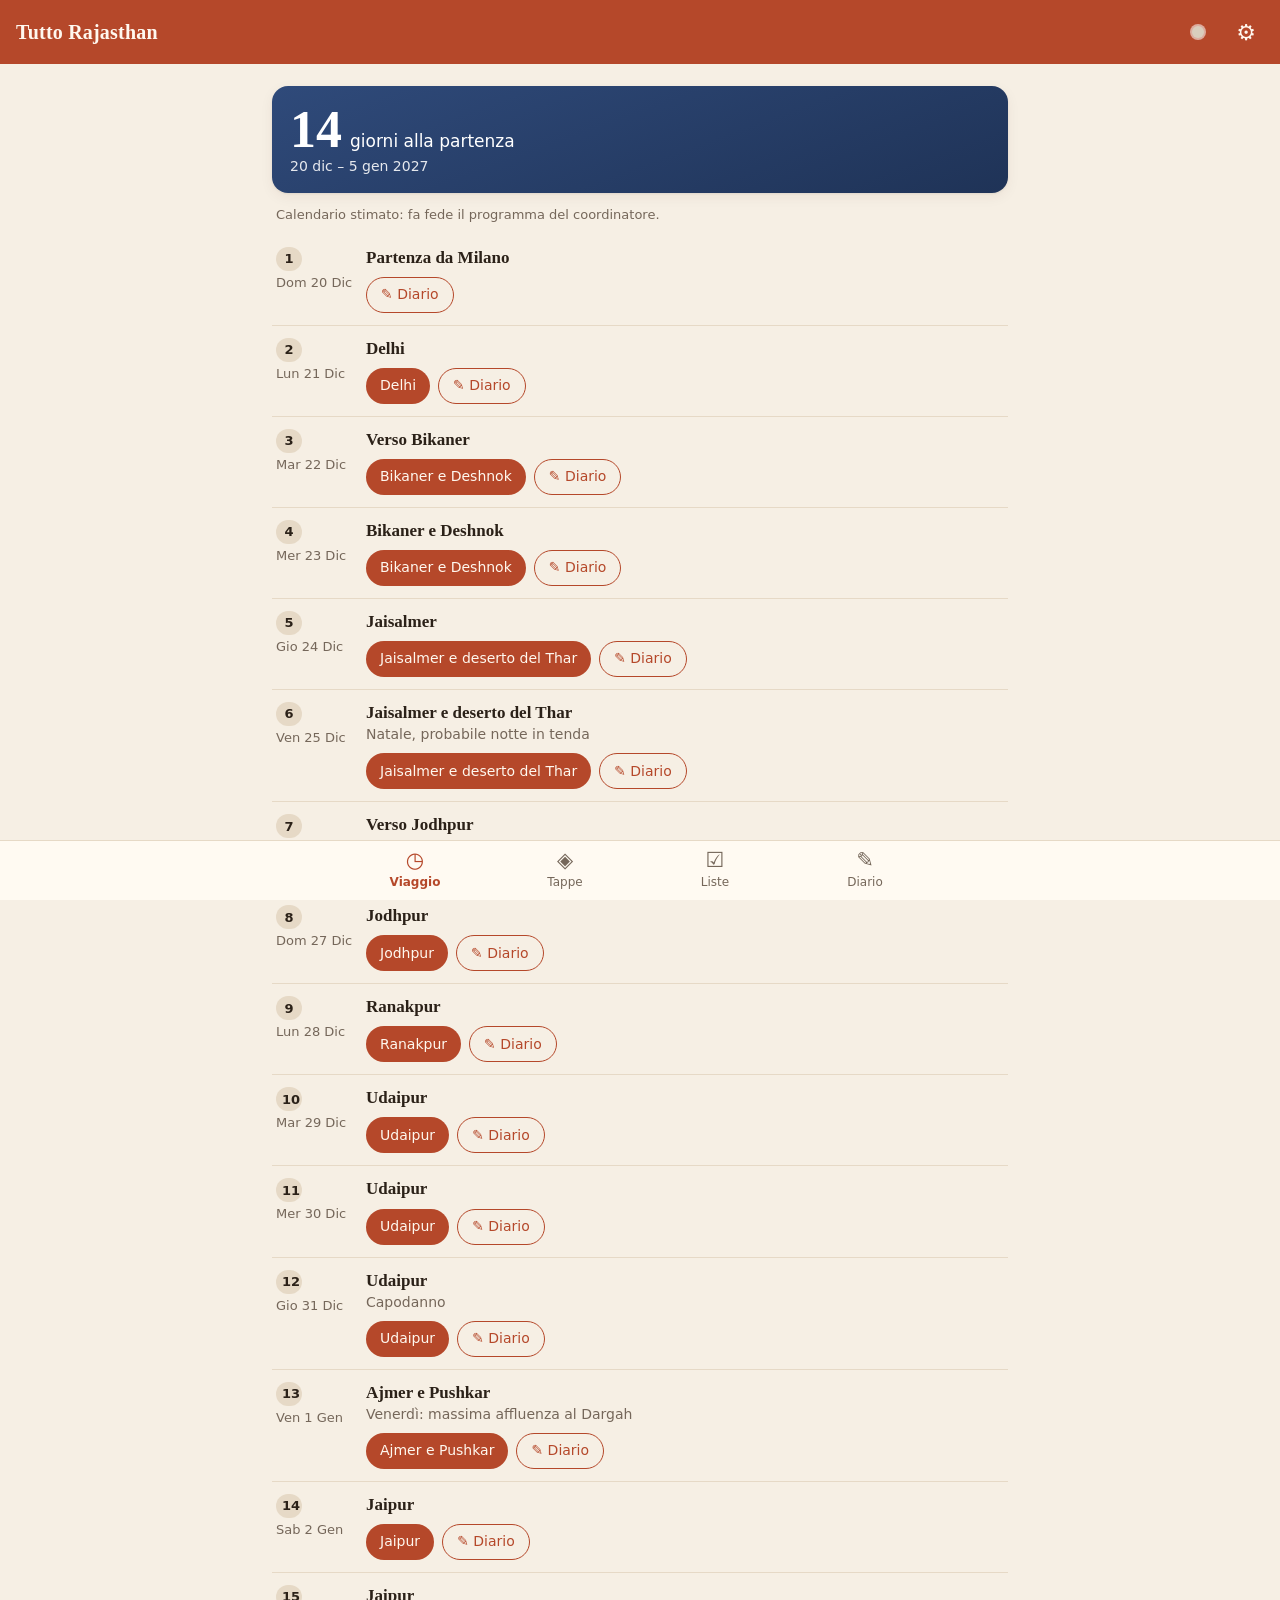
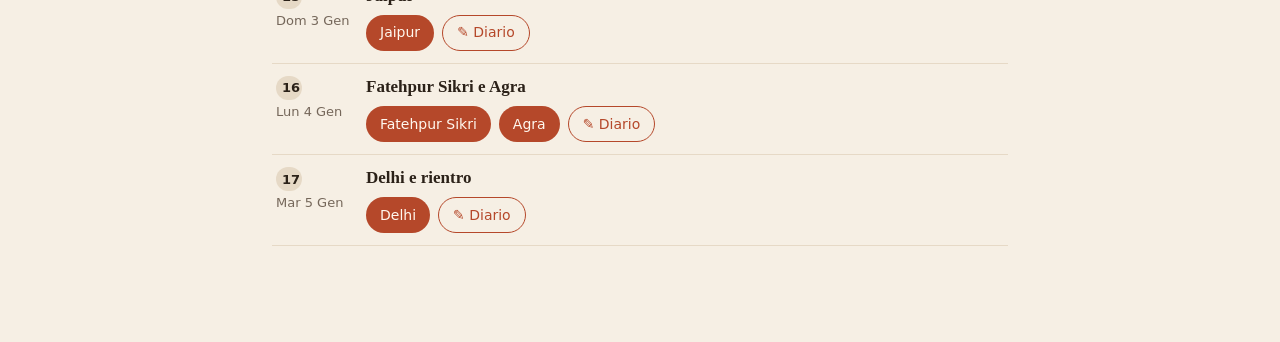
==== index.html @ e01591fc "Prima versione dell'app: contenuti comuni, liste, diario, sync e uso offline Co-Authored-By: Claude " ====
<!DOCTYPE html>
<html lang="it">
<head>
<meta charset="utf-8">
<meta name="viewport" content="width=device-width, initial-scale=1">
<meta name="theme-color" content="#b5482a">
<title>Tutto Rajasthan</title>
<link rel="manifest" href="manifest.webmanifest">
<link rel="icon" href="icons/icon-192.png">
<link rel="apple-touch-icon" href="icons/icon-192.png">
<link rel="stylesheet" href="app.css">
</head>
<body>
<header class="top">
  <button class="back" id="back" aria-label="Indietro" hidden>‹</button>
  <h1 id="titolo">Tutto Rajasthan</h1>
  <button class="stato" id="stato" aria-label="Stato della sincronizzazione"><span class="punto" id="punto"></span></button>
  <a class="ing" href="#impostazioni" aria-label="Impostazioni">⚙</a>
</header>

<div class="avviso" id="avvisoMemoria" hidden>La memoria del dispositivo non è disponibile: le modifiche non verranno salvate.</div>

<main id="vista" tabindex="-1"></main>

<nav class="tab" aria-label="Sezioni">
  <a href="#viaggio" data-tab="viaggio"><span class="ico">◷</span>Viaggio</a>
  <a href="#tappe" data-tab="tappe"><span class="ico">◈</span>Tappe</a>
  <a href="#liste" data-tab="liste"><span class="ico">☑</span>Liste</a>
  <a href="#diario" data-tab="diario"><span class="ico">✎</span>Diario</a>
</nav>

<dialog id="dlg">
  <form id="dlgForm" method="dialog"></form>
</dialog>

<script src="app.js"></script>
</body>
</html>
---- app.css ----
:root {
  --sabbia: #f6efe4;
  --carta: #fffaf2;
  --inchiostro: #2b2118;
  --tenue: #75675a;
  --linea: #e6d9c6;
  --terra: #b5482a;
  --terra-scura: #8f3219;
  --indaco: #2f4a7a;
  --verde: #4d7c4a;
  --ambra: #c98a1b;
  --rosso: #b3261e;
  --ombra: 0 1px 2px rgba(60, 40, 20, .08), 0 4px 14px rgba(60, 40, 20, .06);
  --serif: Georgia, "Iowan Old Style", "Times New Roman", serif;
  --sans: system-ui, -apple-system, "Segoe UI", Roboto, sans-serif;
}
@media (prefers-color-scheme: dark) {
  :root {
    --sabbia: #1b1612;
    --carta: #262019;
    --inchiostro: #f2e8da;
    --tenue: #b3a493;
    --linea: #3a3128;
    --terra: #e0764f;
    --terra-scura: #b5482a;
    --indaco: #8fb0e6;
    --verde: #86b983;
    --ambra: #e3ac45;
    --rosso: #f2867f;
    --ombra: 0 1px 2px rgba(0, 0, 0, .4);
  }
}
* { box-sizing: border-box; }
[hidden] { display: none !important; }
html { -webkit-text-size-adjust: 100%; }
body {
  margin: 0; background: var(--sabbia); color: var(--inchiostro);
  font: 16px/1.5 var(--sans);
  padding-bottom: calc(72px + env(safe-area-inset-bottom));
}
h1, h2, h3, p, ul, ol { margin: 0; }
ul, ol { padding: 0; list-style: none; }
a { color: inherit; text-decoration: none; }
button, input, textarea, select { font: inherit; color: inherit; }
button { cursor: pointer; }

/* Barra superiore */
.top {
  position: sticky; top: 0; z-index: 5; display: flex; align-items: center; gap: 4px;
  padding: 10px 12px; padding-top: calc(10px + env(safe-area-inset-top));
  background: var(--terra); color: #fff8ef;
}
.top h1 { flex: 1; font: 600 20px/1.2 var(--serif); letter-spacing: .01em; overflow: hidden; text-overflow: ellipsis; white-space: nowrap; padding-left: 4px; }
.top button, .top .ing { background: none; border: 0; color: inherit; min-width: 44px; height: 44px; display: grid; place-items: center; font-size: 22px; border-radius: 50%; }
.top .back { font-size: 34px; line-height: 1; padding-bottom: 5px; }
.punto { width: 12px; height: 12px; border-radius: 50%; background: #d9cdbd; box-shadow: 0 0 0 2px rgba(255, 255, 255, .55); }
.punto.verde { background: #7fd08a; }
.punto.ambra { background: #ffc857; }
.punto.rosso { background: #ff8a80; }
.punto.blu { background: #9cc4ff; animation: pulsa 1s infinite alternate; }
@keyframes pulsa { to { opacity: .35; } }
.avviso { background: var(--rosso); color: #fff; padding: 8px 14px; font-size: 14px; }

main { max-width: 760px; margin: 0 auto; padding: 14px 12px 24px; outline: none; }

/* Navigazione in basso */
.tab {
  position: fixed; left: 0; right: 0; bottom: 0; z-index: 5; display: flex;
  background: var(--carta); border-top: 1px solid var(--linea);
  padding-bottom: env(safe-area-inset-bottom);
}
.tab a { flex: 1; display: flex; flex-direction: column; align-items: center; gap: 1px; padding: 8px 4px 9px; font-size: 12px; color: var(--tenue); min-height: 56px; }
.tab .ico { font-size: 21px; line-height: 1.1; }
.tab a.qui { color: var(--terra); font-weight: 600; }

/* Carte */
.carta { display: block; background: var(--carta); border: 1px solid var(--linea); border-radius: 14px; padding: 14px 16px; margin-bottom: 12px; box-shadow: var(--ombra); }
.carta h2 { font: 600 18px/1.3 var(--serif); margin-bottom: 6px; }
.carta h3 { font: 600 16px/1.35 var(--sans); }
.carta.link:active { background: var(--sabbia); }
.riga { display: flex; align-items: baseline; justify-content: space-between; gap: 10px; }
.riga h2 { margin: 0; }
.temp { font-variant-numeric: tabular-nums; color: var(--indaco); font-weight: 600; white-space: nowrap; }
.tenue { color: var(--tenue); font-size: 14px; }
.pie { color: var(--tenue); font-size: 13px; padding: 6px 4px; }
.err { color: var(--rosso); font-size: 14px; margin: 6px 0; }
.intro { padding: 0 4px 10px; }
.vuoto { text-align: center; padding: 28px 16px; }

/* Testata */
.eroe { background: linear-gradient(160deg, var(--indaco), #1f3357); color: #fff; border-radius: 16px; padding: 18px 18px 16px; margin-bottom: 10px; box-shadow: var(--ombra); }
@media (prefers-color-scheme: dark) { .eroe { background: linear-gradient(160deg, #2f4a7a, #1a2a47); } }
.eroe p { opacity: .88; font-size: 14px; }
.conto { display: flex; align-items: baseline; gap: 8px; }
.conto b { font: 700 52px/1 var(--serif); }
.conto span { font-size: 17px; }
.eroe.piccolo .clima { font-size: 15px; margin: 6px 0 4px; }
.eroe.piccolo .clima b { font: 700 30px/1 var(--serif); margin-right: 2px; }
.eroe.piccolo .clima b + b, .eroe.piccolo .clima b:nth-of-type(2) { margin-left: 12px; }
.nota-stima { font-size: 13px; color: var(--tenue); padding: 2px 4px 10px; }

/* Itinerario */
.giorno { display: flex; gap: 12px; padding: 12px 4px; border-bottom: 1px solid var(--linea); }
.giorno .quando { width: 78px; flex: none; font-size: 13px; color: var(--tenue); text-transform: capitalize; line-height: 1.3; }
.n { display: inline-grid; place-items: center; min-width: 24px; height: 24px; padding: 0 6px; border-radius: 12px; background: var(--linea); color: var(--inchiostro); font: 600 13px/1 var(--sans); margin-right: 6px; }
.giorno .quando .n { display: grid; width: 26px; margin: 0 0 4px; }
.giorno h3 { font: 600 17px/1.3 var(--serif); }
.giorno.passato { opacity: .55; }
.giorno.oggi { background: var(--carta); border: 2px solid var(--terra); border-radius: 14px; padding: 12px 10px; margin: 6px 0; }
.giorno.oggi .n { background: var(--terra); color: #fff; }
.cosa { flex: 1; min-width: 0; }
.azioni { display: flex; flex-wrap: wrap; gap: 8px; margin-top: 8px; }
.azioni.larghe { margin: 12px 0 4px; }
.chip { display: inline-flex; align-items: center; min-height: 36px; padding: 6px 14px; border-radius: 18px; background: var(--terra); color: #fff8ef; font-size: 14px; font-weight: 500; }
.chip.chiaro { background: transparent; color: var(--terra); border: 1px solid var(--terra); }

/* Spunte */
.spunta { flex: none; width: 30px; height: 30px; border-radius: 9px; border: 2px solid var(--tenue); background: transparent; position: relative; margin-top: 1px; }
.spunta::before { content: ""; position: absolute; inset: -9px; }
.spunta.on { background: var(--verde); border-color: var(--verde); }
.spunta.on::after { content: ""; position: absolute; left: 9px; top: 3px; width: 7px; height: 14px; border: solid #fff; border-width: 0 3px 3px 0; transform: rotate(45deg); }
.segni li, .lista li { display: flex; gap: 12px; padding: 11px 0; border-top: 1px solid var(--linea); align-items: flex-start; }
.segni li:first-child, .lista li:first-child { border-top: 0; }
.segni p, .lista p { font-size: 15px; color: var(--tenue); margin-top: 2px; }
.punti li { padding: 8px 0 8px 18px; border-top: 1px solid var(--linea); position: relative; font-size: 15px; }
.punti li:first-child { border-top: 0; }
.punti li::before { content: ""; position: absolute; left: 2px; top: 17px; width: 7px; height: 7px; border-radius: 50%; background: var(--terra); }
.voci-testo li { padding: 11px 0; border-top: 1px solid var(--linea); }
.voci-testo li:first-child { border-top: 0; padding-top: 2px; }
.voci-testo p { font-size: 15px; color: var(--tenue); margin-top: 2px; }

/* Liste personali */
.sotto { display: flex; gap: 8px; overflow-x: auto; padding: 0 2px 12px; scrollbar-width: none; }
.sotto::-webkit-scrollbar { display: none; }
.sotto a { flex: none; padding: 8px 14px; border-radius: 18px; border: 1px solid var(--linea); background: var(--carta); font-size: 14px; white-space: nowrap; }
.sotto a.qui { background: var(--indaco); border-color: var(--indaco); color: #fff; font-weight: 600; }
@media (prefers-color-scheme: dark) { .sotto a.qui { color: #14100c; } }
.progresso { font-size: 13px; color: var(--tenue); padding: 0 4px 10px; }
.progresso span { display: block; height: 6px; border-radius: 3px; background: linear-gradient(90deg, var(--verde) var(--p), var(--linea) var(--p)); margin-bottom: 5px; }
.lista .corpo { flex: 1; min-width: 0; cursor: pointer; }
.lista li.fatto h3 { text-decoration: line-through; color: var(--tenue); font-weight: 500; }
.meta { margin-top: 5px; font-size: 13px; }
.quando-voce { color: var(--indaco); font-weight: 600; }
.quando-voce.scaduta { color: var(--rosso); }
.stato-voce { flex: none; border: 0; border-radius: 14px; padding: 6px 10px; font-size: 12px; font-weight: 600; min-height: 32px; background: var(--linea); }
.s-posseduto { background: color-mix(in srgb, var(--verde) 22%, transparent); color: var(--verde); }
.s-da-comprare { background: color-mix(in srgb, var(--terra) 20%, transparent); color: var(--terra); }
.s-da-decidere { background: color-mix(in srgb, var(--ambra) 24%, transparent); color: var(--ambra); }
@media (prefers-color-scheme: light) { .s-posseduto { color: #2f5e2d; } .s-da-comprare { color: var(--terra-scura); } .s-da-decidere { color: #7a5206; } }
.piu { width: 100%; min-height: 48px; border: 2px dashed var(--linea); border-radius: 14px; background: transparent; color: var(--terra); font-weight: 600; }

/* Diario */
.diario h2 { display: flex; align-items: center; text-transform: capitalize; margin-bottom: 0; }
.diario.oggi { border: 2px solid var(--terra); }
.diario.oggi .n { background: var(--terra); color: #fff; }
textarea, input, select {
  width: 100%; margin-top: 6px; padding: 10px 12px; border: 1px solid var(--linea); border-radius: 10px;
  background: var(--sabbia); color: var(--inchiostro); line-height: 1.5;
}
textarea { resize: vertical; min-height: 64px; display: block; }
textarea:focus, input:focus, select:focus { outline: 2px solid var(--indaco); outline-offset: 1px; }
label { display: block; font-size: 14px; color: var(--tenue); margin-top: 12px; }
label input, label textarea, label select { font-size: 16px; }

/* Pulsanti */
.btn { min-height: 44px; padding: 10px 18px; border-radius: 22px; border: 1px solid var(--terra); background: var(--terra); color: #fff8ef; font-weight: 600; margin-top: 0; }
.btn.chiaro { background: transparent; color: var(--terra); }
.btn.pericolo { background: transparent; color: var(--rosso); border-color: var(--rosso); margin-left: auto; }
.btn:disabled { opacity: .5; }
.btn.file { display: inline-grid; place-items: center; cursor: pointer; font-size: 16px; }

/* Finestra di modifica */
dialog { border: 0; border-radius: 16px; padding: 18px; width: min(520px, calc(100vw - 24px)); background: var(--carta); color: var(--inchiostro); box-shadow: 0 10px 40px rgba(0, 0, 0, .35); }
dialog::backdrop { background: rgba(20, 12, 6, .55); }
dialog h2 { font: 600 20px/1.3 var(--serif); }

@media (min-width: 700px) {
  body { font-size: 17px; }
  main { padding-top: 22px; }
  .tab { justify-content: center; }
  .tab a { flex: 0 0 150px; }
}
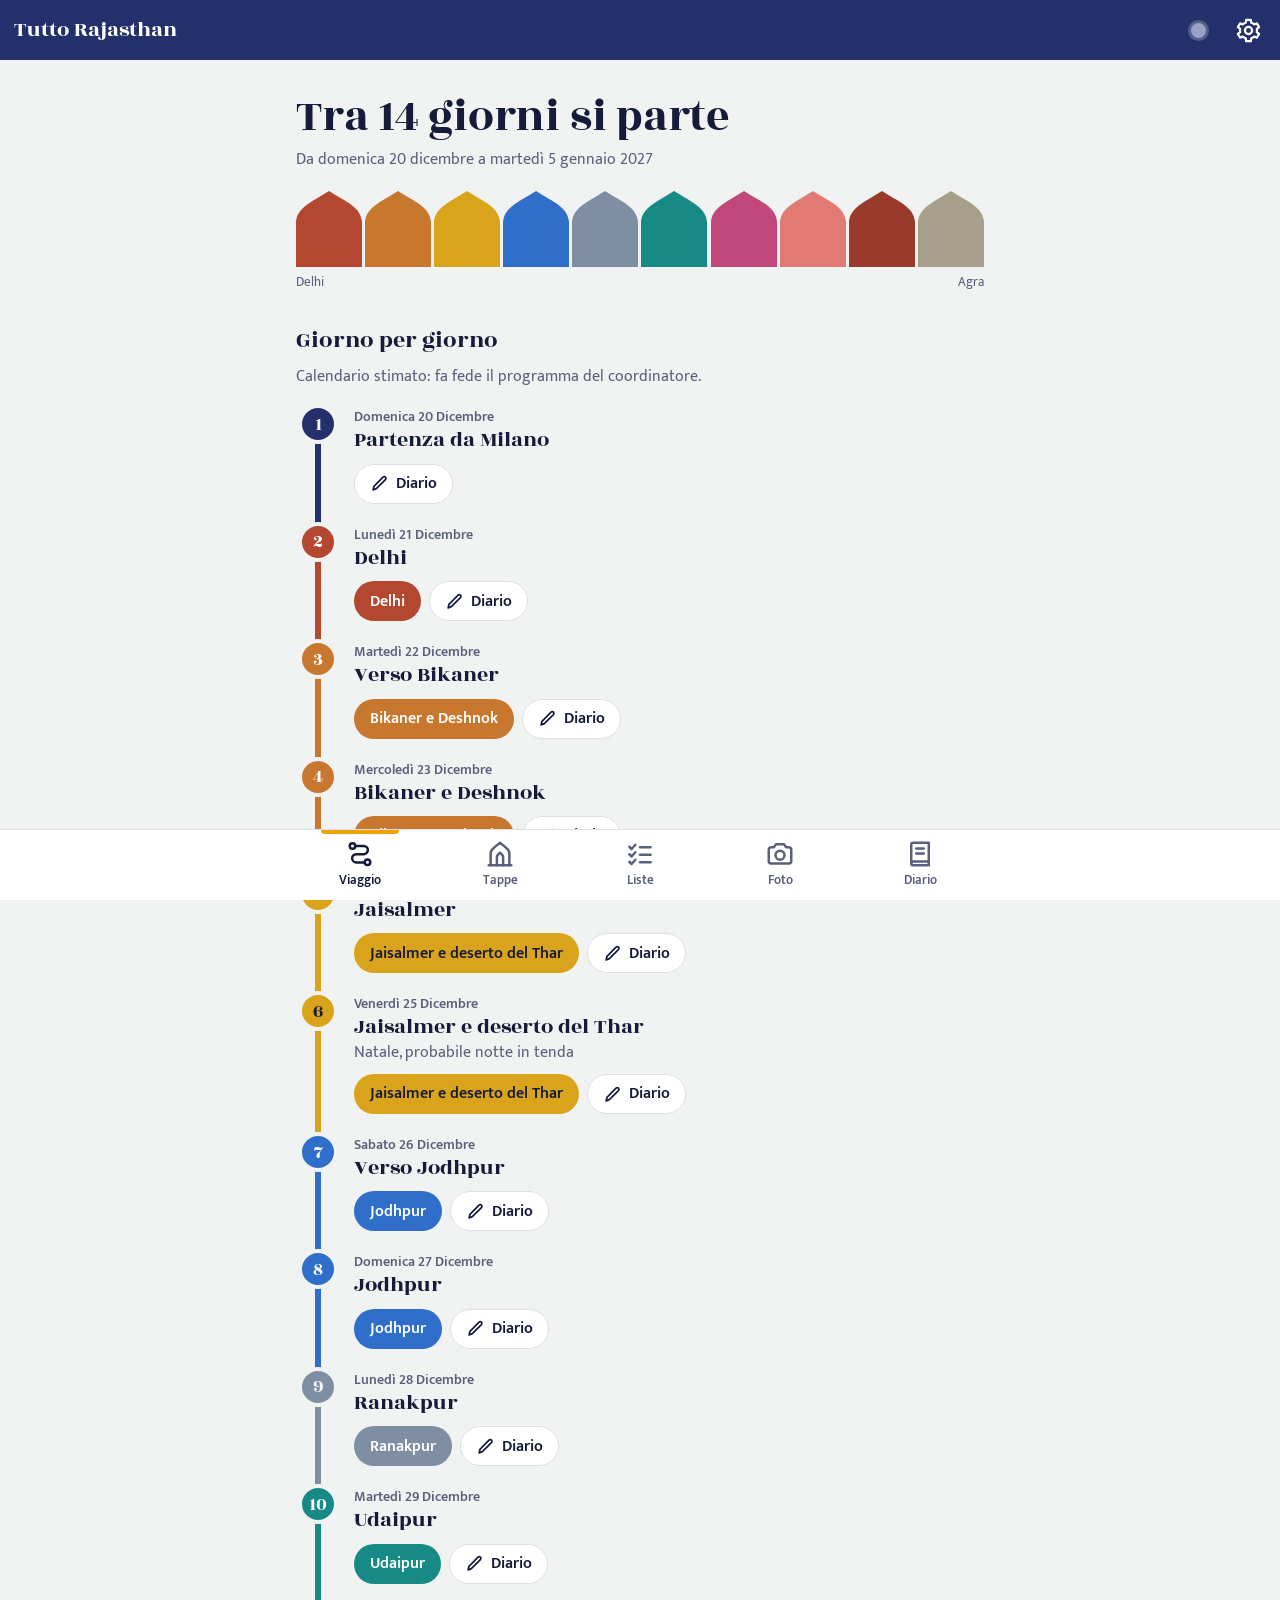
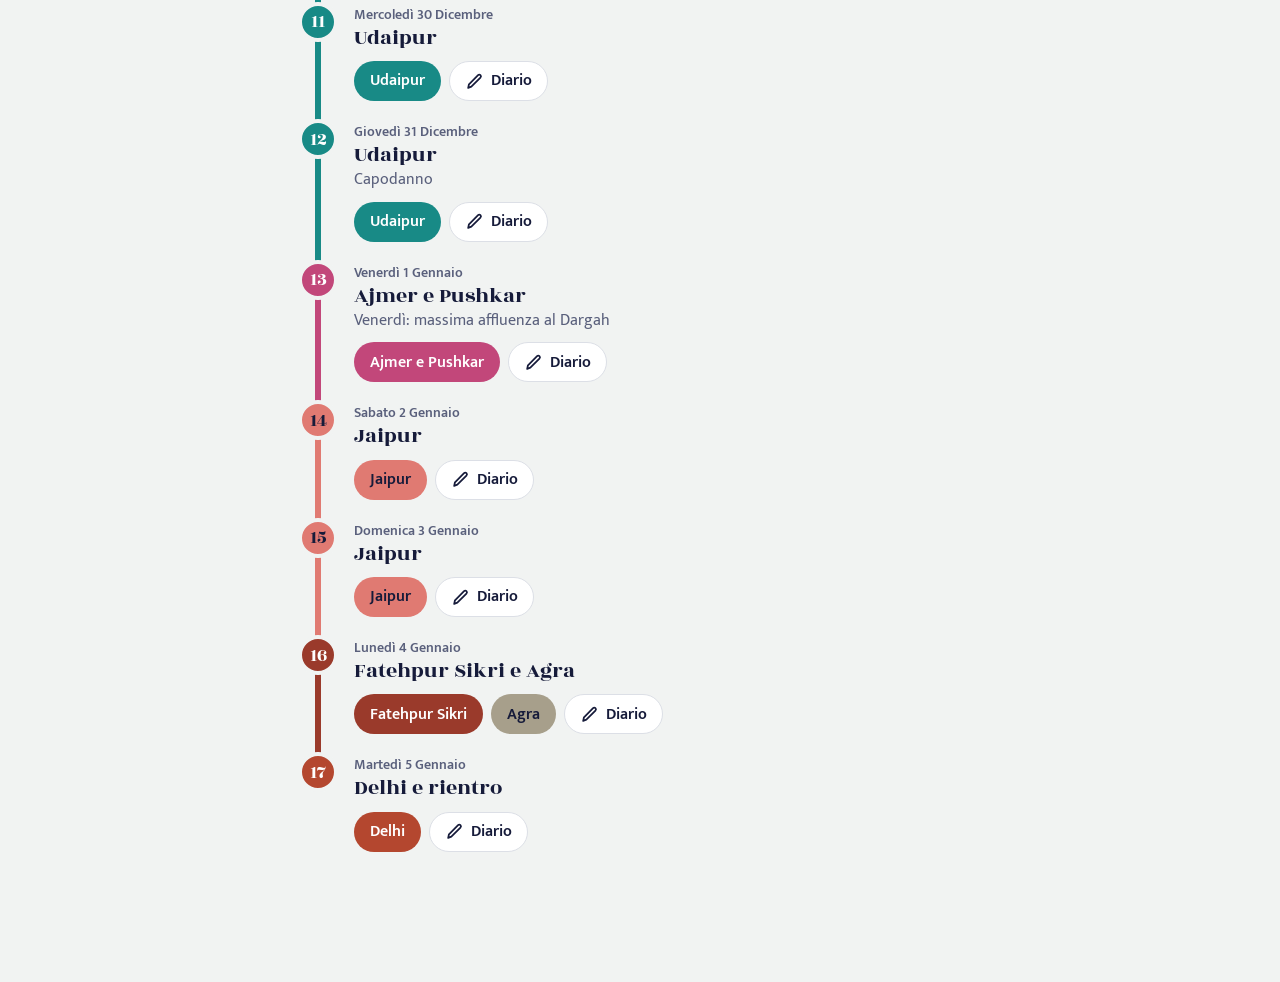
==== commit 7a129f46: "Nuova grafica, sezione Fotografia, meteo e orari del sole - Colore per ogni città, arco come segno r" ====
--- a/index.html
+++ b/index.html
@@ -3,19 +3,20 @@
 <head>
 <meta charset="utf-8">
 <meta name="viewport" content="width=device-width, initial-scale=1">
-<meta name="theme-color" content="#b5482a">
+<meta name="theme-color" content="#24306b">
 <title>Tutto Rajasthan</title>
 <link rel="manifest" href="manifest.webmanifest">
 <link rel="icon" href="icons/icon-192.png">
 <link rel="apple-touch-icon" href="icons/icon-192.png">
+<link rel="preload" href="font/rozha.woff2" as="font" type="font/woff2" crossorigin>
 <link rel="stylesheet" href="app.css">
 </head>
 <body>
 <header class="top">
-  <button class="back" id="back" aria-label="Indietro" hidden>‹</button>
+  <button class="back" id="back" aria-label="Indietro" hidden><svg viewBox="0 0 24 24" fill="none" stroke="currentColor" stroke-width="2.4" stroke-linecap="round" stroke-linejoin="round"><path d="M15 5l-7 7 7 7"/></svg></button>
   <h1 id="titolo">Tutto Rajasthan</h1>
   <button class="stato" id="stato" aria-label="Stato della sincronizzazione"><span class="punto" id="punto"></span></button>
-  <a class="ing" href="#impostazioni" aria-label="Impostazioni">⚙</a>
+  <a class="ing" href="#impostazioni" aria-label="Impostazioni"><svg viewBox="0 0 24 24" fill="none" stroke="currentColor" stroke-width="2" stroke-linecap="round" stroke-linejoin="round"><circle cx="12" cy="12" r="3.2"/><path d="M19.4 13.5a7.6 7.6 0 000-3l2-1.5-2-3.4-2.3 1a7.6 7.6 0 00-2.6-1.5L14 2.5h-4l-.5 2.6a7.6 7.6 0 00-2.6 1.5l-2.3-1-2 3.4 2 1.5a7.6 7.6 0 000 3l-2 1.5 2 3.4 2.3-1a7.6 7.6 0 002.6 1.5l.5 2.6h4l.5-2.6a7.6 7.6 0 002.6-1.5l2.3 1 2-3.4z"/></svg></a>
 </header>
 
 <div class="avviso" id="avvisoMemoria" hidden>La memoria del dispositivo non è disponibile: le modifiche non verranno salvate.</div>
@@ -23,10 +24,11 @@
 <main id="vista" tabindex="-1"></main>
 
 <nav class="tab" aria-label="Sezioni">
-  <a href="#viaggio" data-tab="viaggio"><span class="ico">◷</span>Viaggio</a>
-  <a href="#tappe" data-tab="tappe"><span class="ico">◈</span>Tappe</a>
-  <a href="#liste" data-tab="liste"><span class="ico">☑</span>Liste</a>
-  <a href="#diario" data-tab="diario"><span class="ico">✎</span>Diario</a>
+  <a href="#viaggio" data-tab="viaggio"><svg viewBox="0 0 24 24" fill="none" stroke="currentColor" stroke-width="2" stroke-linecap="round" stroke-linejoin="round"><circle cx="6" cy="5.5" r="2.2"/><circle cx="18" cy="18.5" r="2.2"/><path d="M8.2 5.5H15a3.3 3.3 0 010 6.6H9a3.3 3.3 0 000 6.6h6.8"/></svg>Viaggio</a>
+  <a href="#tappe" data-tab="tappe"><svg viewBox="0 0 24 24" fill="none" stroke="currentColor" stroke-width="2" stroke-linecap="round" stroke-linejoin="round"><path d="M4.5 21V11.5c0-3.4 3-4.6 7.5-8.5 4.5 3.9 7.5 5.1 7.5 8.5V21"/><path d="M9.5 21v-6.5c0-1.6 1.1-2.2 2.5-3.5 1.4 1.3 2.5 1.9 2.5 3.5V21"/><path d="M3 21h18"/></svg>Tappe</a>
+  <a href="#liste" data-tab="liste"><svg viewBox="0 0 24 24" fill="none" stroke="currentColor" stroke-width="2" stroke-linecap="round" stroke-linejoin="round"><path d="M3.5 6.2l1.8 1.8 3-3.4"/><path d="M3.5 12.2l1.8 1.8 3-3.4"/><path d="M3.5 18.2l1.8 1.8 3-3.4"/><path d="M12 6.5h8.5M12 12.5h8.5M12 18.5h8.5"/></svg>Liste</a>
+  <a href="#foto" data-tab="foto"><svg viewBox="0 0 24 24" fill="none" stroke="currentColor" stroke-width="2" stroke-linecap="round" stroke-linejoin="round"><path d="M3 8.5a2 2 0 012-2h2.2l1.6-2.3h6.4l1.6 2.3H19a2 2 0 012 2v9a2 2 0 01-2 2H5a2 2 0 01-2-2z"/><circle cx="12" cy="13" r="3.6"/></svg>Foto</a>
+  <a href="#diario" data-tab="diario"><svg viewBox="0 0 24 24" fill="none" stroke="currentColor" stroke-width="2" stroke-linecap="round" stroke-linejoin="round"><path d="M5 4.5A1.5 1.5 0 016.5 3H19v15H6.5A1.5 1.5 0 005 19.5z"/><path d="M5 19.5A1.5 1.5 0 006.5 21H19v-3"/><path d="M9 7.5h6M9 11.5h6"/></svg>Diario</a>
 </nav>
 
 <dialog id="dlg">
--- a/app.css
+++ b/app.css
@@ -1,182 +1,264 @@
+/* Tutto Rajasthan
+   Idea: ogni città ha il suo colore (la città blu, la città rosa, la città d'oro) e l'arco a punta
+   dei palazzi fa da segno ricorrente. Il resto resta quieto: calce, indaco, un accento calendula. */
+@font-face { font-family: "Rozha One"; src: url("font/rozha.woff2") format("woff2"); font-display: swap; }
+@font-face { font-family: "Mukta"; font-weight: 400; src: url("font/mukta-400.woff2") format("woff2"); font-display: swap; }
+@font-face { font-family: "Mukta"; font-weight: 600; src: url("font/mukta-600.woff2") format("woff2"); font-display: swap; }
+@font-face { font-family: "Mukta"; font-weight: 700; src: url("font/mukta-700.woff2") format("woff2"); font-display: swap; }
+
 :root {
-  --sabbia: #f6efe4;
-  --carta: #fffaf2;
-  --inchiostro: #2b2118;
-  --tenue: #75675a;
-  --linea: #e6d9c6;
-  --terra: #b5482a;
-  --terra-scura: #8f3219;
-  --indaco: #2f4a7a;
-  --verde: #4d7c4a;
-  --ambra: #c98a1b;
-  --rosso: #b3261e;
-  --ombra: 0 1px 2px rgba(60, 40, 20, .08), 0 4px 14px rgba(60, 40, 20, .06);
-  --serif: Georgia, "Iowan Old Style", "Times New Roman", serif;
-  --sans: system-ui, -apple-system, "Segoe UI", Roboto, sans-serif;
+  --calce: #f1f3f2;
+  --foglio: #ffffff;
+  --inchiostro: #161b3a;
+  --tenue: #5a607c;
+  --linea: #dcdfe6;
+  --indaco: #24306b;
+  --calendula: #f0a202;
+  --su-calendula: #2a1c00;
+  --robbia: #a8322b;
+  --foglia: #23795a;
+  --citta: #24306b;
+  --su-citta: #ffffff;
+  --display: "Rozha One", "Mukta", system-ui, sans-serif;
+  --testo: "Mukta", system-ui, -apple-system, "Segoe UI", Roboto, sans-serif;
+  --barra: 70px;
 }
 @media (prefers-color-scheme: dark) {
   :root {
-    --sabbia: #1b1612;
-    --carta: #262019;
-    --inchiostro: #f2e8da;
-    --tenue: #b3a493;
-    --linea: #3a3128;
-    --terra: #e0764f;
-    --terra-scura: #b5482a;
-    --indaco: #8fb0e6;
-    --verde: #86b983;
-    --ambra: #e3ac45;
-    --rosso: #f2867f;
-    --ombra: 0 1px 2px rgba(0, 0, 0, .4);
+    --calce: #0f1226;
+    --foglio: #191d3a;
+    --inchiostro: #eeece4;
+    --tenue: #a4a9c4;
+    --linea: #2c3158;
+    --indaco: #161a36;
+    --robbia: #f08a80;
+    --foglia: #7ccfa9;
   }
 }
 * { box-sizing: border-box; }
 [hidden] { display: none !important; }
 html { -webkit-text-size-adjust: 100%; }
 body {
-  margin: 0; background: var(--sabbia); color: var(--inchiostro);
-  font: 16px/1.5 var(--sans);
-  padding-bottom: calc(72px + env(safe-area-inset-bottom));
-}
-h1, h2, h3, p, ul, ol { margin: 0; }
+  margin: 0; background: var(--calce); color: var(--inchiostro);
+  font: 400 17px/1.5 var(--testo);
+  padding-bottom: calc(var(--barra) + env(safe-area-inset-bottom) + 12px);
+}
+h1, h2, h3, h4, p, ul, ol, dl, dd { margin: 0; }
 ul, ol { padding: 0; list-style: none; }
 a { color: inherit; text-decoration: none; }
 button, input, textarea, select { font: inherit; color: inherit; }
-button { cursor: pointer; }
-
-/* Barra superiore */
+button { cursor: pointer; -webkit-tap-highlight-color: transparent; }
+svg { display: block; }
+:focus-visible { outline: 3px solid var(--calendula); outline-offset: 2px; }
+
+/* ---------- Barra superiore ---------- */
 .top {
-  position: sticky; top: 0; z-index: 5; display: flex; align-items: center; gap: 4px;
-  padding: 10px 12px; padding-top: calc(10px + env(safe-area-inset-top));
-  background: var(--terra); color: #fff8ef;
-}
-.top h1 { flex: 1; font: 600 20px/1.2 var(--serif); letter-spacing: .01em; overflow: hidden; text-overflow: ellipsis; white-space: nowrap; padding-left: 4px; }
-.top button, .top .ing { background: none; border: 0; color: inherit; min-width: 44px; height: 44px; display: grid; place-items: center; font-size: 22px; border-radius: 50%; }
-.top .back { font-size: 34px; line-height: 1; padding-bottom: 5px; }
-.punto { width: 12px; height: 12px; border-radius: 50%; background: #d9cdbd; box-shadow: 0 0 0 2px rgba(255, 255, 255, .55); }
-.punto.verde { background: #7fd08a; }
-.punto.ambra { background: #ffc857; }
+  position: sticky; top: 0; z-index: 6; display: flex; align-items: center; gap: 2px;
+  min-height: 60px; padding: 6px 8px 6px 14px; padding-top: calc(6px + env(safe-area-inset-top));
+  background: var(--indaco); color: #fff;
+}
+.top h1 { flex: 1; min-width: 0; font: 400 22px/1.2 var(--display); overflow: hidden; text-overflow: ellipsis; white-space: nowrap; }
+.top button, .top .ing { background: none; border: 0; color: inherit; width: 48px; height: 48px; display: grid; place-items: center; border-radius: 50%; }
+.top svg { width: 27px; height: 27px; }
+.top .back { margin-left: -10px; }
+.top .back svg { width: 30px; height: 30px; }
+.punto { width: 15px; height: 15px; border-radius: 50%; background: #9aa1c4; box-shadow: 0 0 0 3px rgba(255, 255, 255, .22); }
+.punto.verde { background: #5fd39a; }
+.punto.ambra { background: var(--calendula); }
 .punto.rosso { background: #ff8a80; }
-.punto.blu { background: #9cc4ff; animation: pulsa 1s infinite alternate; }
-@keyframes pulsa { to { opacity: .35; } }
-.avviso { background: var(--rosso); color: #fff; padding: 8px 14px; font-size: 14px; }
-
-main { max-width: 760px; margin: 0 auto; padding: 14px 12px 24px; outline: none; }
-
-/* Navigazione in basso */
+.punto.blu { background: #9cc4ff; animation: pulsa .9s infinite alternate; }
+@keyframes pulsa { to { opacity: .3; } }
+@media (prefers-reduced-motion: reduce) { .punto.blu { animation: none; } }
+.avviso { background: var(--robbia); color: #fff; padding: 9px 14px; font-size: 15px; }
+
+main { max-width: 720px; margin: 0 auto; padding: 16px 16px 24px; outline: none; }
+
+/* ---------- Navigazione in basso ---------- */
 .tab {
-  position: fixed; left: 0; right: 0; bottom: 0; z-index: 5; display: flex;
-  background: var(--carta); border-top: 1px solid var(--linea);
+  position: fixed; left: 0; right: 0; bottom: 0; z-index: 6; display: flex; justify-content: center;
+  background: var(--foglio); border-top: 1px solid var(--linea);
   padding-bottom: env(safe-area-inset-bottom);
 }
-.tab a { flex: 1; display: flex; flex-direction: column; align-items: center; gap: 1px; padding: 8px 4px 9px; font-size: 12px; color: var(--tenue); min-height: 56px; }
-.tab .ico { font-size: 21px; line-height: 1.1; }
-.tab a.qui { color: var(--terra); font-weight: 600; }
-
-/* Carte */
-.carta { display: block; background: var(--carta); border: 1px solid var(--linea); border-radius: 14px; padding: 14px 16px; margin-bottom: 12px; box-shadow: var(--ombra); }
-.carta h2 { font: 600 18px/1.3 var(--serif); margin-bottom: 6px; }
-.carta h3 { font: 600 16px/1.35 var(--sans); }
-.carta.link:active { background: var(--sabbia); }
-.riga { display: flex; align-items: baseline; justify-content: space-between; gap: 10px; }
-.riga h2 { margin: 0; }
-.temp { font-variant-numeric: tabular-nums; color: var(--indaco); font-weight: 600; white-space: nowrap; }
-.tenue { color: var(--tenue); font-size: 14px; }
-.pie { color: var(--tenue); font-size: 13px; padding: 6px 4px; }
-.err { color: var(--rosso); font-size: 14px; margin: 6px 0; }
-.intro { padding: 0 4px 10px; }
-.vuoto { text-align: center; padding: 28px 16px; }
-
-/* Testata */
-.eroe { background: linear-gradient(160deg, var(--indaco), #1f3357); color: #fff; border-radius: 16px; padding: 18px 18px 16px; margin-bottom: 10px; box-shadow: var(--ombra); }
-@media (prefers-color-scheme: dark) { .eroe { background: linear-gradient(160deg, #2f4a7a, #1a2a47); } }
-.eroe p { opacity: .88; font-size: 14px; }
-.conto { display: flex; align-items: baseline; gap: 8px; }
-.conto b { font: 700 52px/1 var(--serif); }
-.conto span { font-size: 17px; }
-.eroe.piccolo .clima { font-size: 15px; margin: 6px 0 4px; }
-.eroe.piccolo .clima b { font: 700 30px/1 var(--serif); margin-right: 2px; }
-.eroe.piccolo .clima b + b, .eroe.piccolo .clima b:nth-of-type(2) { margin-left: 12px; }
-.nota-stima { font-size: 13px; color: var(--tenue); padding: 2px 4px 10px; }
-
-/* Itinerario */
-.giorno { display: flex; gap: 12px; padding: 12px 4px; border-bottom: 1px solid var(--linea); }
-.giorno .quando { width: 78px; flex: none; font-size: 13px; color: var(--tenue); text-transform: capitalize; line-height: 1.3; }
-.n { display: inline-grid; place-items: center; min-width: 24px; height: 24px; padding: 0 6px; border-radius: 12px; background: var(--linea); color: var(--inchiostro); font: 600 13px/1 var(--sans); margin-right: 6px; }
-.giorno .quando .n { display: grid; width: 26px; margin: 0 0 4px; }
-.giorno h3 { font: 600 17px/1.3 var(--serif); }
-.giorno.passato { opacity: .55; }
-.giorno.oggi { background: var(--carta); border: 2px solid var(--terra); border-radius: 14px; padding: 12px 10px; margin: 6px 0; }
-.giorno.oggi .n { background: var(--terra); color: #fff; }
-.cosa { flex: 1; min-width: 0; }
-.azioni { display: flex; flex-wrap: wrap; gap: 8px; margin-top: 8px; }
-.azioni.larghe { margin: 12px 0 4px; }
-.chip { display: inline-flex; align-items: center; min-height: 36px; padding: 6px 14px; border-radius: 18px; background: var(--terra); color: #fff8ef; font-size: 14px; font-weight: 500; }
-.chip.chiaro { background: transparent; color: var(--terra); border: 1px solid var(--terra); }
-
-/* Spunte */
-.spunta { flex: none; width: 30px; height: 30px; border-radius: 9px; border: 2px solid var(--tenue); background: transparent; position: relative; margin-top: 1px; }
-.spunta::before { content: ""; position: absolute; inset: -9px; }
-.spunta.on { background: var(--verde); border-color: var(--verde); }
-.spunta.on::after { content: ""; position: absolute; left: 9px; top: 3px; width: 7px; height: 14px; border: solid #fff; border-width: 0 3px 3px 0; transform: rotate(45deg); }
-.segni li, .lista li { display: flex; gap: 12px; padding: 11px 0; border-top: 1px solid var(--linea); align-items: flex-start; }
+.tab a {
+  flex: 1; max-width: 140px; min-height: var(--barra); display: flex; flex-direction: column; align-items: center; justify-content: center; gap: 2px;
+  font-size: 13px; font-weight: 600; color: var(--tenue); position: relative;
+}
+.tab svg { width: 30px; height: 30px; }
+.tab a.qui { color: var(--inchiostro); }
+.tab a.qui::before { content: ""; position: absolute; top: 0; left: 22%; right: 22%; height: 4px; border-radius: 0 0 4px 4px; background: var(--calendula); }
+
+/* ---------- Tipografia di pagina ---------- */
+.titolone { font: 400 clamp(34px, 9.5vw, 46px)/1.08 var(--display); letter-spacing: -.005em; text-wrap: balance; }
+.sez { font: 400 24px/1.2 var(--display); margin: 30px 0 10px; display: flex; align-items: center; gap: 10px; }
+.sez:first-child { margin-top: 4px; }
+.sez .arco { flex: none; }
+h3 { font: 600 18px/1.3 var(--testo); }
+.tenue { color: var(--tenue); font-size: 15.5px; }
+.piccolo { font-size: 14px; color: var(--tenue); }
+.err { color: var(--robbia); font-size: 15.5px; margin: 6px 0; }
+.pie { color: var(--tenue); font-size: 14px; margin-top: 26px; padding-top: 14px; border-top: 1px solid var(--linea); }
+.pie a { text-decoration: underline; }
+
+/* ---------- Pannelli (solo dove c'è qualcosa da toccare) ---------- */
+.pannello { background: var(--foglio); border-radius: 18px; padding: 4px 16px; margin-bottom: 14px; }
+.pannello.pieno { padding: 16px; }
+.pannello > h2 { font: 700 15px/1.3 var(--testo); color: var(--tenue); padding: 14px 0 4px; }
+.vuoto { text-align: center; padding: 34px 20px; }
+.vuoto .arco { margin: 0 auto 14px; opacity: .35; }
+
+/* ---------- Viaggio ---------- */
+.apertura { padding: 8px 0 4px; }
+.apertura .date { margin-top: 6px; }
+.nastro { display: flex; gap: 3px; margin: 20px 0 6px; }
+.nastro a { flex: 1; min-width: 0; display: block; }
+.nastro svg { width: 100%; height: auto; }
+.nastro-leg { display: flex; justify-content: space-between; font-size: 13px; color: var(--tenue); }
+.prossima { display: flex; gap: 14px; align-items: center; background: var(--calendula); color: var(--su-calendula); border-radius: 18px; padding: 14px 16px; margin: 20px 0 6px; }
+.prossima svg { flex: none; width: 30px; height: 30px; }
+.prossima b { display: block; font-weight: 700; line-height: 1.3; }
+.prossima span { font-size: 15px; }
+.oggi-meteo { display: flex; gap: 12px; align-items: center; margin-top: 16px; padding: 14px 16px; border-radius: 18px; background: var(--citta); color: var(--su-citta); }
+.oggi-meteo .gradi { font: 400 40px/1 var(--display); }
+
+.filo { position: relative; margin-top: 4px; }
+.filo li { position: relative; display: grid; grid-template-columns: 44px 1fr; gap: 0 14px; padding: 0 0 24px 0; }
+.filo li::before { content: ""; position: absolute; left: 22px; top: 0; bottom: 0; width: 6px; margin-left: -3px; background: var(--citta); }
+.filo li:first-child::before { top: 14px; border-radius: 3px 3px 0 0; }
+.filo li:last-child::before { bottom: auto; height: 14px; border-radius: 0 0 3px 3px; }
+.perla { position: relative; z-index: 1; justify-self: center; width: 40px; height: 40px; border-radius: 50%; display: grid; place-items: center; background: var(--citta); color: var(--su-citta); font: 400 19px/1 var(--display); border: 4px solid var(--calce); margin-top: -6px; }
+.filo .quando { display: block; font-size: 14px; font-weight: 600; color: var(--tenue); text-transform: capitalize; }
+.filo .cosa { min-width: 0; margin-top: -4px; }
+.filo h3 { font: 400 22px/1.2 var(--display); }
+.filo li.passato { opacity: .5; }
+.filo li.oggi .perla { box-shadow: 0 0 0 4px var(--calendula); }
+.filo li.oggi h3::after { content: "oggi"; font: 700 13px/1 var(--testo); background: var(--calendula); color: var(--su-calendula); padding: 4px 8px; border-radius: 10px; margin-left: 10px; vertical-align: 4px; }
+.azioni { display: flex; flex-wrap: wrap; gap: 8px; margin-top: 10px; }
+.azioni.larghe { margin: 16px 0 6px; }
+.chip { display: inline-flex; align-items: center; gap: 7px; min-height: 40px; padding: 7px 15px; border-radius: 20px; background: var(--foglio); border: 1.5px solid var(--linea); font-size: 15.5px; font-weight: 600; }
+.chip svg { width: 19px; height: 19px; }
+.chip.citta { background: var(--citta); color: var(--su-citta); border-color: transparent; }
+.chip.scritto { border-color: var(--foglia); color: var(--foglia); }
+
+/* ---------- Tappe ---------- */
+.tappe li a { display: grid; grid-template-columns: 54px 1fr auto; gap: 14px; align-items: center; padding: 12px 0; border-bottom: 1px solid var(--linea); }
+.tappe h3 { font: 400 22px/1.15 var(--display); }
+.tappe .gradi { font: 600 15.5px/1.2 var(--testo); color: var(--tenue); text-align: right; white-space: nowrap; }
+.tappe .gradi b { display: block; font: 400 22px/1 var(--display); color: var(--inchiostro); }
+.generali { display: flex; align-items: center; gap: 14px; background: var(--foglio); border-radius: 18px; padding: 14px 16px; margin-bottom: 8px; }
+.generali svg { flex: none; width: 30px; height: 30px; color: var(--indaco); }
+@media (prefers-color-scheme: dark) { .generali svg { color: var(--calendula); } }
+
+.fascia { margin: -16px -16px 0; padding: 22px 16px 20px; background: var(--citta); color: var(--su-citta); position: relative; overflow: hidden; }
+.fascia .titolone { position: relative; }
+.fascia p { position: relative; opacity: .92; }
+.fascia .sfondo { position: absolute; right: -30px; bottom: -64px; width: 210px; height: auto; opacity: .16; }
+.meteo { display: grid; gap: 0; background: var(--foglio); border-radius: 0 0 18px 18px; margin: 0 -16px; padding: 4px 16px; }
+.meteo > div { display: grid; grid-template-columns: 96px 1fr; gap: 10px; padding: 11px 0; border-top: 1px solid var(--linea); align-items: baseline; }
+.meteo > div:first-child { border-top: 0; }
+.meteo dt { font-size: 14px; font-weight: 600; color: var(--tenue); }
+.meteo b { font-weight: 700; }
+.previsioni { display: flex; gap: 8px; overflow-x: auto; padding-bottom: 2px; scrollbar-width: none; }
+.previsioni::-webkit-scrollbar { display: none; }
+.previsioni span { flex: none; min-width: 74px; text-align: center; border: 1.5px solid var(--linea); border-radius: 12px; padding: 6px 8px; font-size: 14px; line-height: 1.3; }
+.previsioni b { display: block; font-size: 16px; }
+
+.segni li, .lista li { display: flex; gap: 14px; padding: 13px 0; border-top: 1px solid var(--linea); align-items: flex-start; }
 .segni li:first-child, .lista li:first-child { border-top: 0; }
-.segni p, .lista p { font-size: 15px; color: var(--tenue); margin-top: 2px; }
-.punti li { padding: 8px 0 8px 18px; border-top: 1px solid var(--linea); position: relative; font-size: 15px; }
+.segni p, .lista p { font-size: 16px; color: var(--tenue); margin-top: 2px; }
+.spunta { flex: none; width: 34px; height: 34px; border-radius: 11px; border: 2.5px solid var(--tenue); background: transparent; position: relative; margin-top: 0; }
+.spunta::before { content: ""; position: absolute; inset: -8px; }
+.spunta.on { background: var(--foglia); border-color: var(--foglia); }
+.spunta.on::after { content: ""; position: absolute; left: 10px; top: 3px; width: 8px; height: 16px; border: solid #fff; border-width: 0 3.5px 3.5px 0; transform: rotate(45deg); }
+@media (prefers-color-scheme: dark) { .spunta.on::after { border-color: #0f1226; } }
+.punti li { padding: 10px 0 10px 22px; border-top: 1px solid var(--linea); position: relative; }
 .punti li:first-child { border-top: 0; }
-.punti li::before { content: ""; position: absolute; left: 2px; top: 17px; width: 7px; height: 7px; border-radius: 50%; background: var(--terra); }
-.voci-testo li { padding: 11px 0; border-top: 1px solid var(--linea); }
-.voci-testo li:first-child { border-top: 0; padding-top: 2px; }
-.voci-testo p { font-size: 15px; color: var(--tenue); margin-top: 2px; }
-
-/* Liste personali */
-.sotto { display: flex; gap: 8px; overflow-x: auto; padding: 0 2px 12px; scrollbar-width: none; }
+.punti li::before { content: ""; position: absolute; left: 2px; top: 20px; width: 9px; height: 9px; border-radius: 2px; background: var(--citta); transform: rotate(45deg); }
+.voci-testo li { padding: 13px 0; border-top: 1px solid var(--linea); }
+.voci-testo li:first-child { border-top: 0; }
+.voci-testo p { color: var(--tenue); margin-top: 2px; font-size: 16px; }
+.rimandi a { display: flex; justify-content: space-between; gap: 12px; align-items: center; padding: 13px 0; border-top: 1px solid var(--linea); }
+.rimandi a:first-child { border-top: 0; }
+.freccia { flex: none; width: 22px; height: 22px; color: var(--tenue); }
+
+/* ---------- Sotto-navigazione ---------- */
+.sotto { display: flex; gap: 8px; overflow-x: auto; margin: 0 -16px; padding: 0 16px 14px; scrollbar-width: none; }
 .sotto::-webkit-scrollbar { display: none; }
-.sotto a { flex: none; padding: 8px 14px; border-radius: 18px; border: 1px solid var(--linea); background: var(--carta); font-size: 14px; white-space: nowrap; }
-.sotto a.qui { background: var(--indaco); border-color: var(--indaco); color: #fff; font-weight: 600; }
-@media (prefers-color-scheme: dark) { .sotto a.qui { color: #14100c; } }
-.progresso { font-size: 13px; color: var(--tenue); padding: 0 4px 10px; }
-.progresso span { display: block; height: 6px; border-radius: 3px; background: linear-gradient(90deg, var(--verde) var(--p), var(--linea) var(--p)); margin-bottom: 5px; }
+.sotto a { flex: none; min-height: 42px; display: inline-flex; align-items: center; padding: 8px 16px; border-radius: 21px; border: 1.5px solid var(--linea); background: var(--foglio); font-size: 15.5px; font-weight: 600; white-space: nowrap; }
+.sotto a.qui { background: var(--inchiostro); border-color: var(--inchiostro); color: var(--calce); }
+
+/* ---------- Liste ---------- */
+.progresso { font-size: 14.5px; color: var(--tenue); padding: 0 2px 14px; }
+.progresso span { display: block; height: 8px; border-radius: 4px; background: linear-gradient(90deg, var(--foglia) var(--p), var(--linea) var(--p)); margin-bottom: 6px; }
 .lista .corpo { flex: 1; min-width: 0; cursor: pointer; }
-.lista li.fatto h3 { text-decoration: line-through; color: var(--tenue); font-weight: 500; }
-.meta { margin-top: 5px; font-size: 13px; }
-.quando-voce { color: var(--indaco); font-weight: 600; }
-.quando-voce.scaduta { color: var(--rosso); }
-.stato-voce { flex: none; border: 0; border-radius: 14px; padding: 6px 10px; font-size: 12px; font-weight: 600; min-height: 32px; background: var(--linea); }
-.s-posseduto { background: color-mix(in srgb, var(--verde) 22%, transparent); color: var(--verde); }
-.s-da-comprare { background: color-mix(in srgb, var(--terra) 20%, transparent); color: var(--terra); }
-.s-da-decidere { background: color-mix(in srgb, var(--ambra) 24%, transparent); color: var(--ambra); }
-@media (prefers-color-scheme: light) { .s-posseduto { color: #2f5e2d; } .s-da-comprare { color: var(--terra-scura); } .s-da-decidere { color: #7a5206; } }
-.piu { width: 100%; min-height: 48px; border: 2px dashed var(--linea); border-radius: 14px; background: transparent; color: var(--terra); font-weight: 600; }
-
-/* Diario */
-.diario h2 { display: flex; align-items: center; text-transform: capitalize; margin-bottom: 0; }
-.diario.oggi { border: 2px solid var(--terra); }
-.diario.oggi .n { background: var(--terra); color: #fff; }
+.lista li.fatto h3 { text-decoration: line-through; color: var(--tenue); font-weight: 400; }
+.meta { margin-top: 6px; font-size: 14.5px; font-weight: 600; }
+.quando-voce { color: var(--indaco); }
+@media (prefers-color-scheme: dark) { .quando-voce { color: #9cb0ff; } }
+.quando-voce.scaduta { color: var(--robbia); }
+.stato-voce { flex: none; border: 0; border-radius: 16px; padding: 7px 11px; font-size: 13px; font-weight: 700; min-height: 36px; background: var(--linea); }
+.s-posseduto { background: color-mix(in srgb, var(--foglia) 20%, transparent); color: var(--foglia); }
+.s-da-comprare { background: color-mix(in srgb, var(--robbia) 16%, transparent); color: var(--robbia); }
+.s-da-decidere { background: color-mix(in srgb, var(--calendula) 30%, transparent); color: #6d4a00; }
+@media (prefers-color-scheme: dark) { .s-da-decidere { color: var(--calendula); } }
+.piu { width: 100%; min-height: 52px; border: 2px dashed var(--tenue); border-radius: 18px; background: transparent; font-weight: 700; display: flex; align-items: center; justify-content: center; gap: 8px; }
+.piu svg { width: 22px; height: 22px; }
+
+/* ---------- Fotografia ---------- */
+.schede-foto li a { display: grid; grid-template-columns: 1fr auto; gap: 4px 12px; padding: 14px 0; border-top: 1px solid var(--linea); align-items: center; }
+.schede-foto li:first-child a { border-top: 0; }
+.schede-foto h3 { font: 400 21px/1.2 var(--display); }
+.schede-foto p { grid-column: 1; color: var(--tenue); font-size: 15.5px; }
+.schede-foto .freccia { grid-column: 2; grid-row: 1 / span 2; }
+.slot { display: inline-grid; place-items: center; min-width: 38px; height: 28px; padding: 0 8px; border-radius: 8px; background: var(--inchiostro); color: var(--calce); font: 700 14px/1 var(--testo); vertical-align: 2px; margin-right: 8px; }
+.intro-foto { font-size: 18px; line-height: 1.55; margin: 12px 0 4px; max-width: 62ch; }
+.imp li { padding: 12px 0; border-top: 1px solid var(--linea); display: grid; gap: 3px; }
+.imp li:first-child { border-top: 0; }
+.imp .k { font-size: 14px; font-weight: 600; color: var(--tenue); }
+.imp .v { font-weight: 700; font-size: 18px; line-height: 1.3; }
+.imp .w { color: var(--tenue); font-size: 15.5px; }
+.imp .percorso { font-size: 13.5px; color: var(--tenue); }
+.passi { counter-reset: p; }
+.passi li { counter-increment: p; display: grid; grid-template-columns: 38px 1fr; gap: 12px; padding: 13px 0; border-top: 1px solid var(--linea); }
+.passi li:first-child { border-top: 0; }
+.passi li::before { content: counter(p); font: 400 26px/1 var(--display); color: var(--calendula); text-align: center; padding-top: 2px; }
+.passi .w { color: var(--tenue); font-size: 15.5px; margin-top: 3px; }
+.errori li { padding: 10px 0 10px 26px; border-top: 1px solid var(--linea); position: relative; }
+.errori li:first-child { border-top: 0; }
+.errori li::before { content: "×"; position: absolute; left: 2px; top: 6px; font: 700 22px/1.3 var(--testo); color: var(--robbia); }
+.imp.base li { grid-template-columns: 34px 1fr; gap: 3px 14px; }
+.imp.base .spunta { grid-row: 1 / span 4; }
+.imp.base li.fatto .v { text-decoration: line-through; color: var(--tenue); }
+.coppie { display: grid; grid-template-columns: 1fr auto; gap: 0 14px; }
+.coppie > * { padding: 9px 0; border-top: 1px solid var(--linea); }
+.coppie > :nth-child(-n+2) { border-top: 0; }
+.coppie dt { color: var(--tenue); font-size: 15.5px; }
+.coppie dd { font-weight: 700; text-align: right; }
+
+/* ---------- Diario e campi ---------- */
+.giorno-d h2 { font: 400 21px/1.2 var(--display); text-transform: capitalize; display: flex; align-items: center; gap: 10px; padding: 0; color: var(--inchiostro); }
+.giorno-d .perla { width: 32px; height: 32px; font-size: 16px; border: 0; margin: 0; flex: none; }
+.giorno-d.oggi { box-shadow: 0 0 0 3px var(--calendula); }
 textarea, input, select {
-  width: 100%; margin-top: 6px; padding: 10px 12px; border: 1px solid var(--linea); border-radius: 10px;
-  background: var(--sabbia); color: var(--inchiostro); line-height: 1.5;
-}
-textarea { resize: vertical; min-height: 64px; display: block; }
-textarea:focus, input:focus, select:focus { outline: 2px solid var(--indaco); outline-offset: 1px; }
-label { display: block; font-size: 14px; color: var(--tenue); margin-top: 12px; }
-label input, label textarea, label select { font-size: 16px; }
-
-/* Pulsanti */
-.btn { min-height: 44px; padding: 10px 18px; border-radius: 22px; border: 1px solid var(--terra); background: var(--terra); color: #fff8ef; font-weight: 600; margin-top: 0; }
-.btn.chiaro { background: transparent; color: var(--terra); }
-.btn.pericolo { background: transparent; color: var(--rosso); border-color: var(--rosso); margin-left: auto; }
+  width: 100%; margin-top: 8px; padding: 12px 14px; border: 1.5px solid var(--linea); border-radius: 14px;
+  background: var(--calce); color: var(--inchiostro); line-height: 1.5; font-size: 17px;
+}
+textarea { resize: vertical; min-height: 76px; display: block; }
+textarea:focus, input:focus, select:focus { outline: 3px solid var(--calendula); outline-offset: 0; border-color: transparent; }
+label { display: block; font-size: 15px; font-weight: 600; color: var(--tenue); margin-top: 14px; }
+
+.btn { min-height: 48px; padding: 11px 20px; border-radius: 24px; border: 2px solid var(--inchiostro); background: var(--inchiostro); color: var(--calce); font-weight: 700; }
+.btn.chiaro { background: transparent; color: var(--inchiostro); }
+.btn.pericolo { background: transparent; color: var(--robbia); border-color: var(--robbia); margin-left: auto; }
 .btn:disabled { opacity: .5; }
-.btn.file { display: inline-grid; place-items: center; cursor: pointer; font-size: 16px; }
-
-/* Finestra di modifica */
-dialog { border: 0; border-radius: 16px; padding: 18px; width: min(520px, calc(100vw - 24px)); background: var(--carta); color: var(--inchiostro); box-shadow: 0 10px 40px rgba(0, 0, 0, .35); }
-dialog::backdrop { background: rgba(20, 12, 6, .55); }
-dialog h2 { font: 600 20px/1.3 var(--serif); }
-
-@media (min-width: 700px) {
-  body { font-size: 17px; }
-  main { padding-top: 22px; }
-  .tab { justify-content: center; }
-  .tab a { flex: 0 0 150px; }
-}
+.btn.file { display: inline-grid; place-items: center; cursor: pointer; font-size: 17px; margin: 0; }
+
+dialog { border: 0; border-radius: 22px; padding: 20px; width: min(540px, calc(100vw - 20px)); background: var(--foglio); color: var(--inchiostro); box-shadow: 0 16px 50px rgba(8, 10, 30, .45); }
+dialog::backdrop { background: rgba(10, 12, 34, .6); }
+dialog h2 { font: 400 26px/1.2 var(--display); }
+
+@media (min-width: 752px) {
+  main { padding-top: 24px; }
+  .fascia { margin: 0; border-radius: 18px 18px 0 0; }
+  .meteo { margin: 0; }
+  .sotto { margin: 0; padding-left: 0; padding-right: 0; }
+}
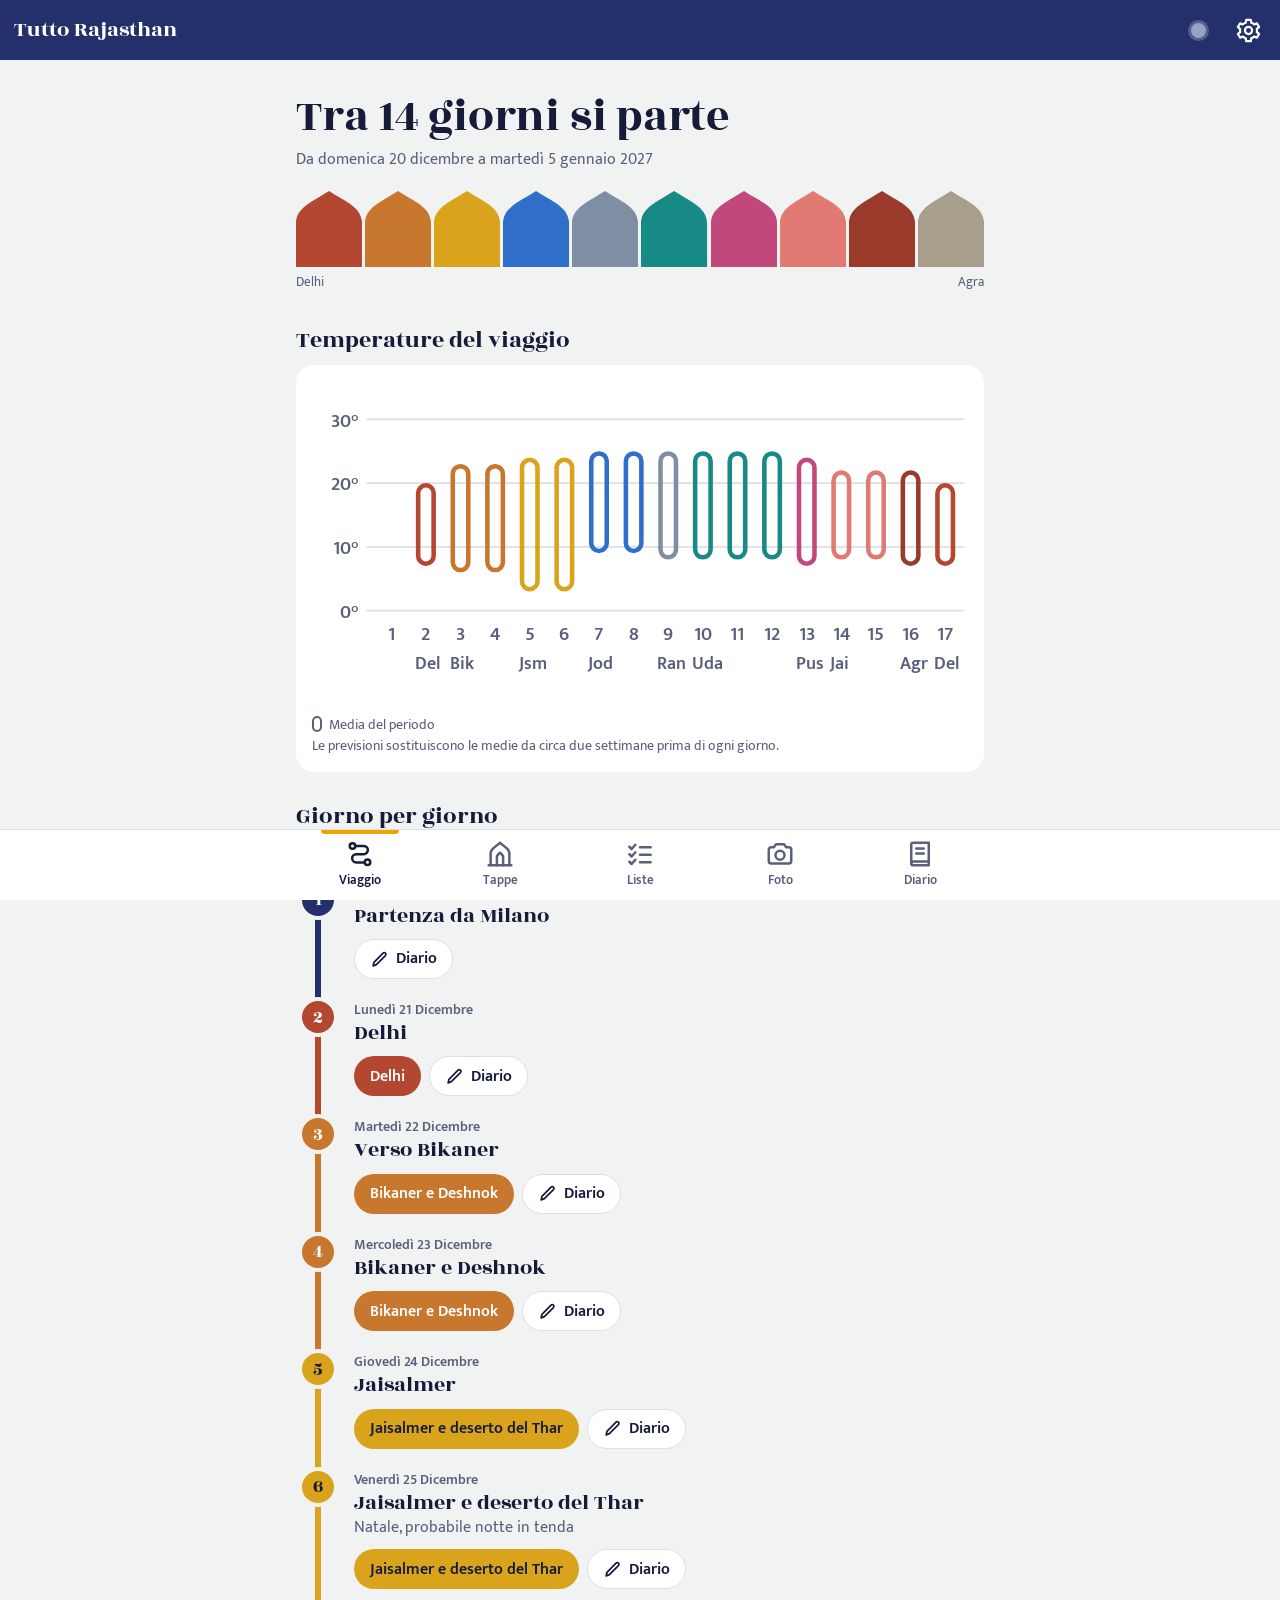
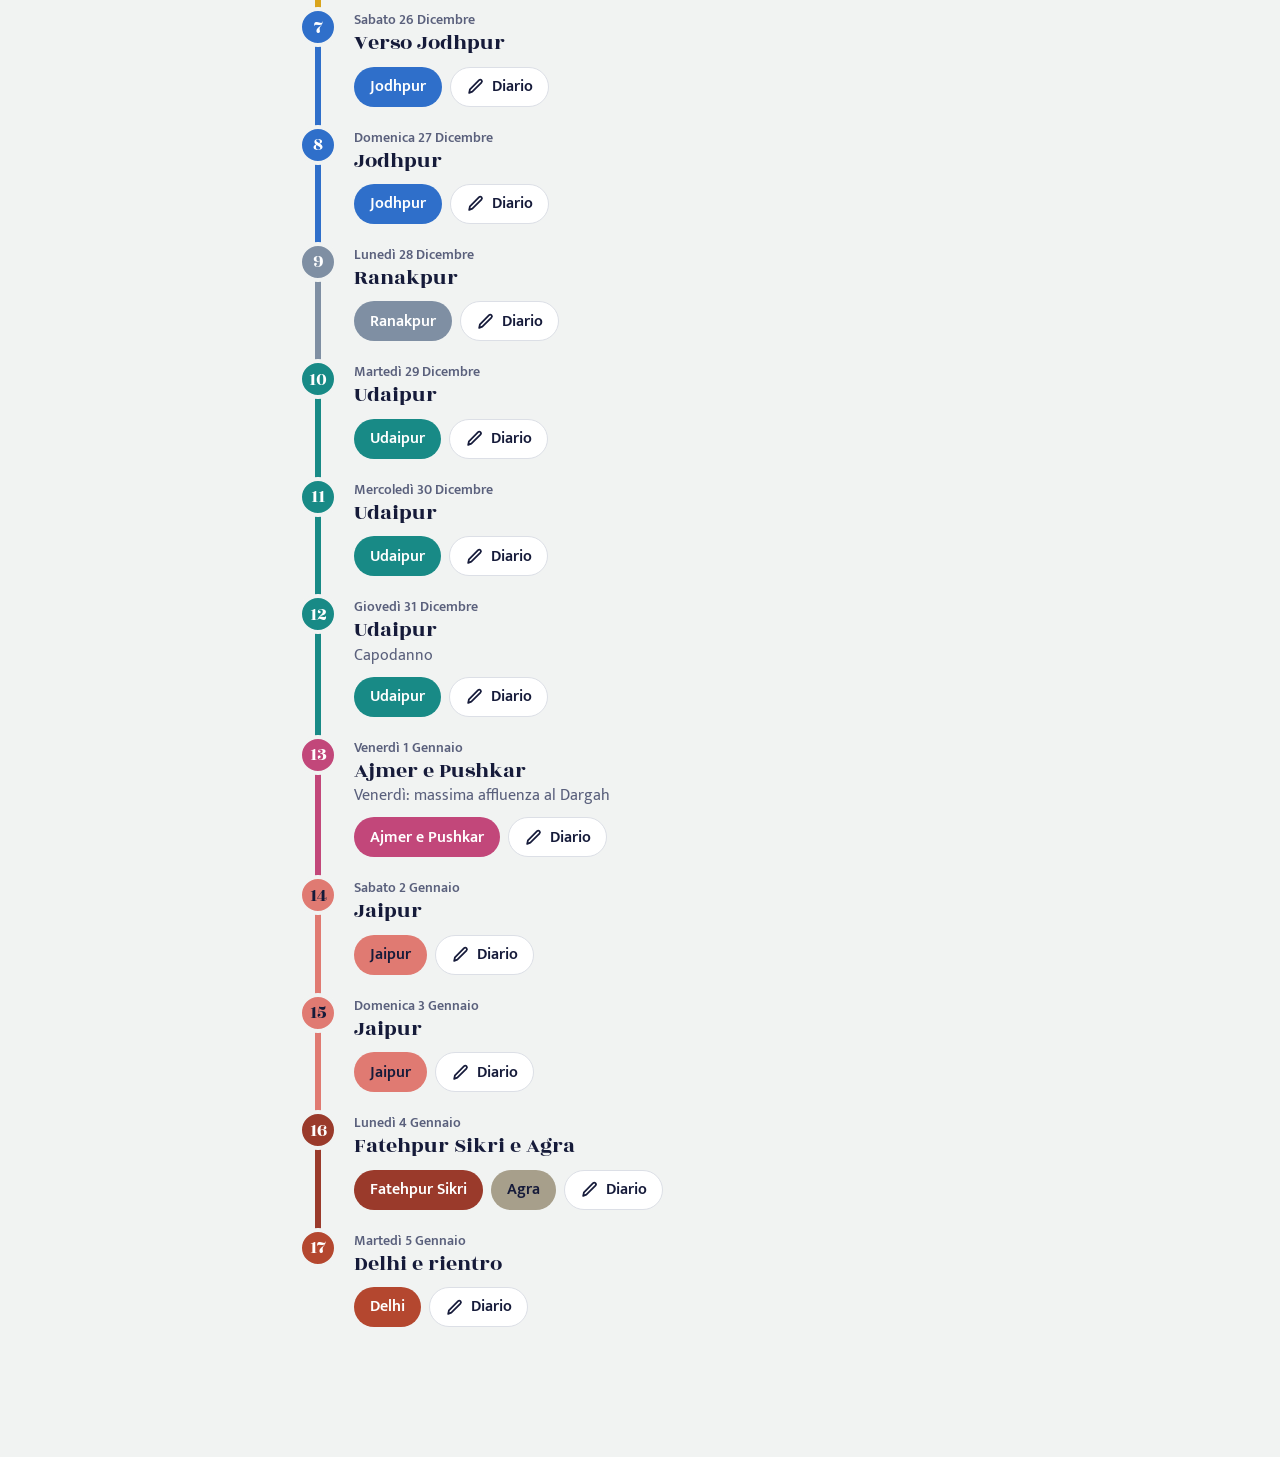
==== commit cdc660b7: "Pulsante di aggiornamento, grafici del meteo, foto in testata alle tappe - Avviso quando è pronta un" ====
--- a/index.html
+++ b/index.html
@@ -21,6 +21,8 @@
 
 <div class="avviso" id="avvisoMemoria" hidden>La memoria del dispositivo non è disponibile: le modifiche non verranno salvate.</div>
 
+<div class="nuova" id="bannerVersione" hidden><p><b>È pronta una versione nuova dell'app.</b> <span id="msgVersione"></span></p><button id="btnVersione">Aggiorna</button></div>
+
 <main id="vista" tabindex="-1"></main>
 
 <nav class="tab" aria-label="Sezioni">
--- a/app.css
+++ b/app.css
@@ -140,7 +140,7 @@
 .chip.scritto { border-color: var(--foglia); color: var(--foglia); }
 
 /* ---------- Tappe ---------- */
-.tappe li a { display: grid; grid-template-columns: 54px 1fr auto; gap: 14px; align-items: center; padding: 12px 0; border-bottom: 1px solid var(--linea); }
+.tappe li a { display: grid; grid-template-columns: 54px 1fr auto; gap: 14px; align-items: center; padding: 14px 0; border-bottom: 1px solid var(--linea); }
 .tappe h3 { font: 400 22px/1.15 var(--display); }
 .tappe .gradi { font: 600 15.5px/1.2 var(--testo); color: var(--tenue); text-align: right; white-space: nowrap; }
 .tappe .gradi b { display: block; font: 400 22px/1 var(--display); color: var(--inchiostro); }
@@ -152,15 +152,61 @@
 .fascia .titolone { position: relative; }
 .fascia p { position: relative; opacity: .92; }
 .fascia .sfondo { position: absolute; right: -30px; bottom: -64px; width: 210px; height: auto; opacity: .16; }
-.meteo { display: grid; gap: 0; background: var(--foglio); border-radius: 0 0 18px 18px; margin: 0 -16px; padding: 4px 16px; }
-.meteo > div { display: grid; grid-template-columns: 96px 1fr; gap: 10px; padding: 11px 0; border-top: 1px solid var(--linea); align-items: baseline; }
-.meteo > div:first-child { border-top: 0; }
-.meteo dt { font-size: 14px; font-weight: 600; color: var(--tenue); }
-.meteo b { font-weight: 700; }
-.previsioni { display: flex; gap: 8px; overflow-x: auto; padding-bottom: 2px; scrollbar-width: none; }
-.previsioni::-webkit-scrollbar { display: none; }
-.previsioni span { flex: none; min-width: 74px; text-align: center; border: 1.5px solid var(--linea); border-radius: 12px; padding: 6px 8px; font-size: 14px; line-height: 1.3; }
-.previsioni b { display: block; font-size: 16px; }
+.fascia .scritta { position: relative; }
+.fascia .foto { position: absolute; inset: 0; width: 100%; height: 100%; object-fit: cover; opacity: 0; }
+.fascia.con-foto { min-height: 230px; display: flex; align-items: flex-end; color: #fff; background: #10122a; }
+.fascia.con-foto .foto { opacity: 1; }
+.fascia.con-foto .sfondo { display: none; }
+.fascia.con-foto::after { content: ""; position: absolute; inset: 0; background: linear-gradient(180deg, rgba(10, 12, 34, 0) 30%, rgba(10, 12, 34, .82) 100%); }
+.fascia.con-foto .scritta { z-index: 1; text-shadow: 0 1px 10px rgba(0, 0, 0, .55); }
+@media (prefers-reduced-motion: no-preference) { .fascia .foto { transition: opacity .35s; } }
+
+.meteo { background: var(--foglio); border-radius: 0 0 18px 18px; margin: 0 -16px; padding: 4px 16px 8px; }
+.meteo .k { display: block; font-size: 14px; font-weight: 600; color: var(--tenue); }
+.meteo .grande { font: 400 34px/1.1 var(--display); display: block; }
+.meteo .blocco { padding: 14px 0; border-top: 1px solid var(--linea); }
+.meteo .adesso { display: flex; align-items: center; gap: 16px; padding: 14px 0 12px; }
+.meteo .adesso .cielo { width: 58px; height: 58px; color: var(--calendula); flex: none; }
+.meteo .soli { display: grid; grid-template-columns: 1fr 1fr; gap: 0 16px; }
+.meteo .soli p { grid-column: 1 / -1; }
+.cielo { width: 26px; height: 26px; }
+
+.scala-t { display: grid; grid-template-columns: auto 1fr auto; gap: 10px; align-items: center; font-weight: 700; font-size: 15.5px; margin: 6px 0 4px; }
+.scala-t .traccia { position: relative; height: 10px; border-radius: 5px; background: var(--linea); }
+.scala-t .traccia i { position: absolute; top: 0; bottom: 0; border-radius: 5px; background: var(--citta); }
+.scala-t .traccia b { position: absolute; top: 50%; width: 16px; height: 16px; margin: -8px 0 0 -8px; border-radius: 50%; background: var(--inchiostro); border: 3px solid var(--foglio); }
+.tappe .scala-t { margin: 6px 0 0; font-size: 14.5px; }
+
+.scala-aria { margin-top: 10px; }
+.scala-aria .fasce { position: relative; display: flex; gap: 2px; height: 10px; }
+.scala-aria .fasce i { flex: 1; border-radius: 3px; }
+.scala-aria .fasce i:first-child { border-radius: 5px 3px 3px 5px; }
+.scala-aria .fasce i:last-of-type { border-radius: 3px 5px 5px 3px; }
+.scala-aria .fasce b { position: absolute; top: -5px; width: 8px; height: 20px; margin-left: -4px; border-radius: 4px; background: var(--inchiostro); box-shadow: 0 0 0 2px var(--foglio); }
+.scala-aria .estremi { display: flex; justify-content: space-between; font-size: 13px; color: var(--tenue); margin-top: 6px; }
+
+.colonne { display: flex; gap: 18px; margin-top: 10px; }
+.colonne .col { display: flex; flex-direction: column; align-items: center; gap: 3px; min-width: 62px; }
+.colonne .cielo { color: var(--tenue); margin-bottom: 2px; }
+.colonne .v { font-weight: 700; font-size: 15.5px; line-height: 1.2; }
+.colonne .asta { position: relative; width: 12px; height: 86px; border-radius: 6px; background: var(--linea); }
+.colonne .asta i { position: absolute; left: 0; right: 0; border-radius: 6px; background: var(--citta); }
+.colonne .d { font-size: 13.5px; color: var(--tenue); line-height: 1.25; text-align: center; }
+
+.grafico { width: 100%; height: auto; overflow: visible; }
+.grafico .griglia { stroke: var(--linea); stroke-width: 1; }
+.grafico .asse { font: 600 10.5px var(--testo); fill: var(--tenue); }
+.grafico .asse.oggi { fill: var(--inchiostro); font-weight: 700; }
+.grafico .asse.nome { font-size: 10px; }
+.grafico a:focus-visible rect:first-of-type { fill: color-mix(in srgb, var(--calendula) 30%, transparent); }
+.legenda { display: flex; flex-wrap: wrap; gap: 6px 18px; font-size: 14px; color: var(--tenue); margin-top: 8px; }
+.legenda span { display: inline-flex; align-items: center; gap: 7px; }
+.legenda .q { width: 10px; height: 16px; border-radius: 5px; border: 2.5px solid var(--tenue); }
+.legenda .q.piena { background: var(--tenue); }
+
+.nuova { display: flex; align-items: center; gap: 12px; justify-content: space-between; background: var(--calendula); color: var(--su-calendula); padding: 10px 14px; }
+.nuova p { font-size: 15.5px; line-height: 1.3; }
+.nuova button { flex: none; min-height: 42px; padding: 8px 16px; border-radius: 21px; border: 0; background: var(--su-calendula); color: #fff; font-weight: 700; }
 
 .segni li, .lista li { display: flex; gap: 14px; padding: 13px 0; border-top: 1px solid var(--linea); align-items: flex-start; }
 .segni li:first-child, .lista li:first-child { border-top: 0; }
